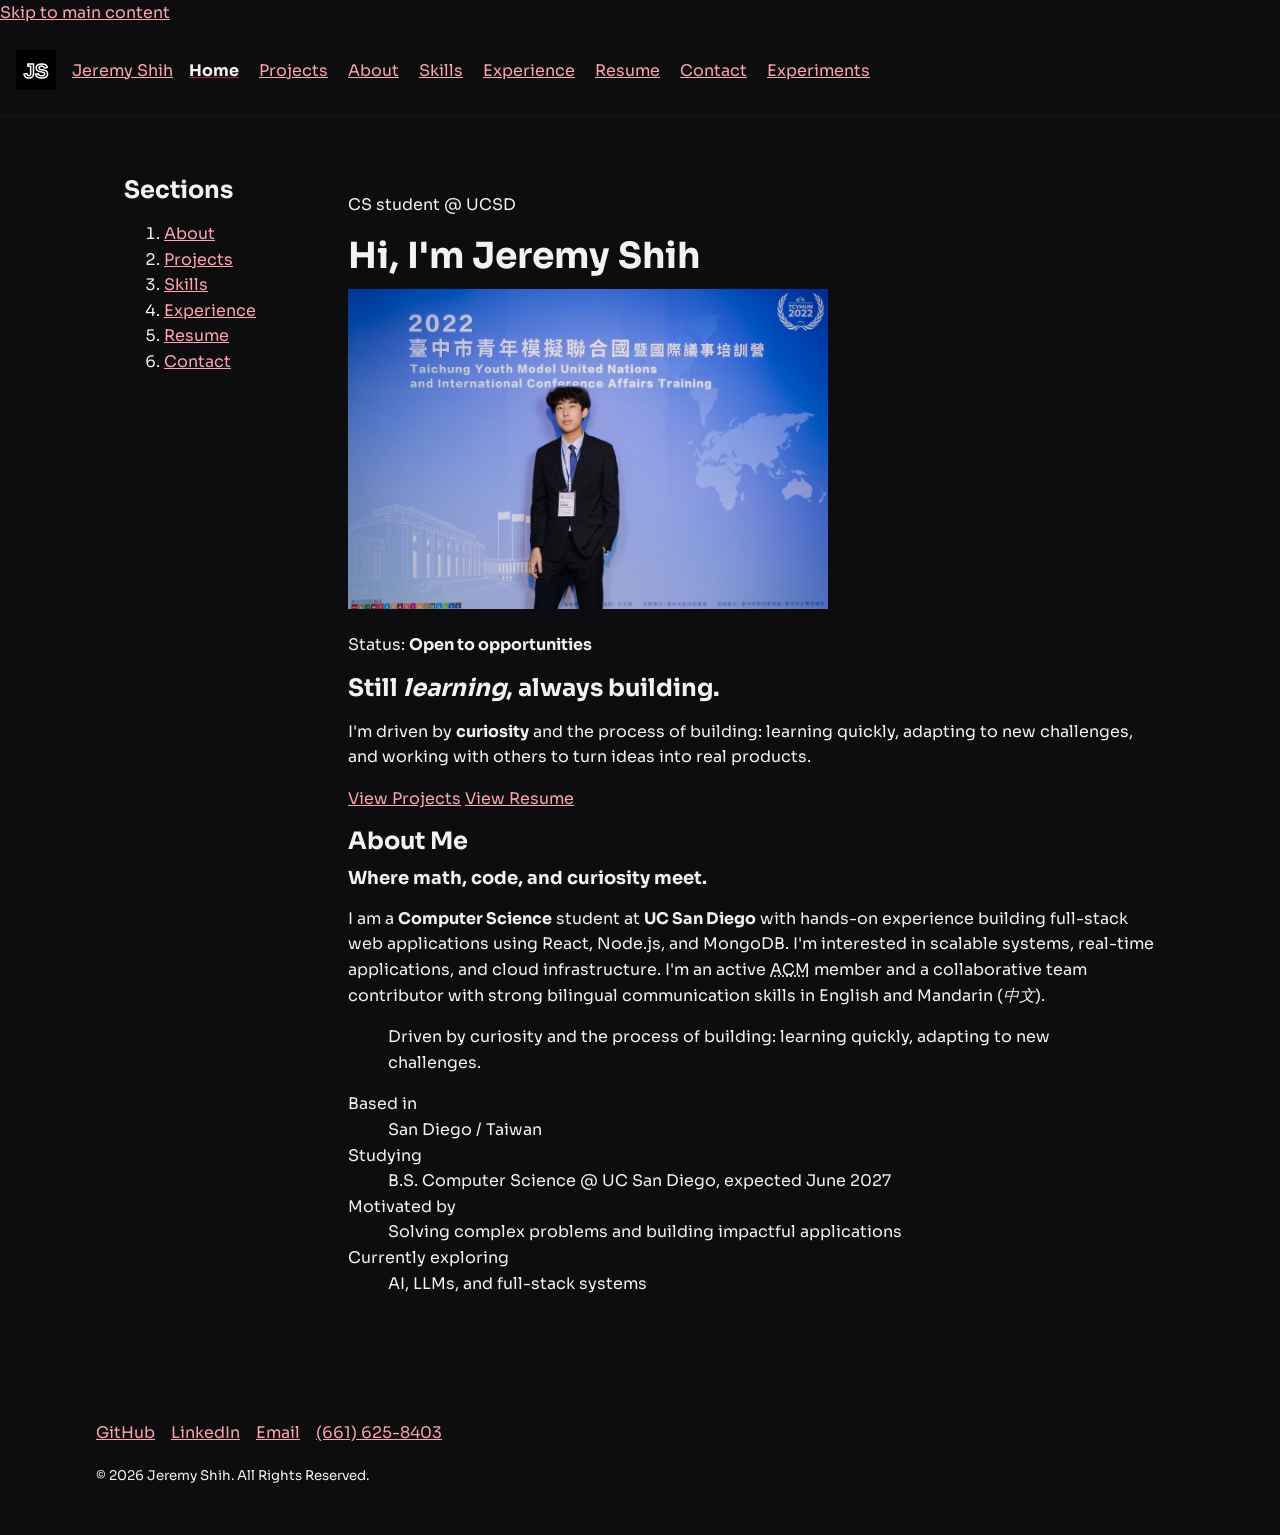
==== index.html @ 11f35fbd "Initail commit continue from hw 3" ====
<!doctype html>
<html lang="en">
  <head>
    <meta charset="utf-8">
    <meta name="viewport" content="width=device-width, initial-scale=1">
    <meta name="description" content="Portfolio of Jeremy Shih, a Computer Science student at UC San Diego building full-stack web applications.">
    <meta name="author" content="Jeremy Shih">
    <title>Jeremy Shih | Home</title>
    <link rel="icon" href="images/logo.png" type="image/png">
    <link rel="preconnect" href="https://fonts.googleapis.com">
    <link rel="preconnect" href="https://fonts.gstatic.com" crossorigin>
    <link rel="stylesheet" href="https://fonts.googleapis.com/css2?family=Sora:wght@300;400;500;600;700&display=swap">
    <link rel="stylesheet" href="css/grid-layout.css">
    <link rel="stylesheet" href="css/site.css">
    <script src="js/hello-world.js" defer></script>
  </head>
  <body>
    <a href="#main">Skip to main content</a>

    <header>
      <svg width="40" height="40" viewBox="0 0 40 40" aria-hidden="true">
        <rect width="40" height="40" fill="#000000"/>
        <text x="20" y="28" text-anchor="middle" font-family="sans-serif" font-size="20" font-weight="bold" fill="none" stroke="#ffffff" stroke-width="1.5">JS</text>
      </svg>
      <p><a href="index.html">Jeremy Shih</a></p>
      <nav aria-label="Primary">
        <ul>
          <li><a href="index.html" aria-current="page">Home</a></li>
          <li><a href="project.html">Projects</a></li>
          <li><a href="index.html#about">About</a></li>
          <li><a href="skills.html">Skills</a></li>
          <li><a href="experience.html">Experience</a></li>
          <li><a href="resume.html">Resume</a></li>
          <li><a href="contact.html">Contact</a></li>
          <li><a href="experiments.html">Experiments</a></li>
        </ul>
      </nav>
    </header>

    <main id="main">
      <grid-layout class="with-sidebar">
        <aside>
          <nav aria-labelledby="sections-heading">
            <h2 id="sections-heading">Sections</h2>
            <ol>
              <li><a href="#about">About</a></li>
              <li><a href="project.html">Projects</a></li>
              <li><a href="skills.html">Skills</a></li>
              <li><a href="experience.html">Experience</a></li>
              <li><a href="resume.html">Resume</a></li>
              <li><a href="contact.html">Contact</a></li>
            </ol>
          </nav>
        </aside>

        <div>
          <p>CS student @ UCSD</p>
          <h1>Hi, I'm Jeremy Shih</h1>
          <picture>
            <source srcset="images/me.webp" type="image/webp">
            <img src="images/me.jpg" alt="Jeremy Shih sitting on a bench beside a city street" width="480" height="360">
          </picture>
          <p>Status: <b>Open to opportunities</b></p>
          <h2>Still <em>learning</em>, always building.</h2>
          <p>
            I'm driven by <strong>curiosity</strong> and the process of building: learning quickly,
            adapting to new challenges, and working with others to turn ideas into real products.
          </p>
          <p>
            <a href="project.html">View Projects</a>
            <a href="resume.html">View Resume</a>
          </p>

          <section id="about" aria-labelledby="about-heading">
            <h2 id="about-heading">About Me</h2>
            <h3>Where math, code, and curiosity meet.</h3>
            <p>
              I am a <b>Computer Science</b> student at <strong>UC San Diego</strong> with hands-on experience
              building full-stack web applications using React, Node.js, and MongoDB. I'm interested in
              scalable systems, real-time applications, and cloud infrastructure. I'm an active
              <abbr title="Association for Computing Machinery">ACM</abbr> member and a collaborative team
              contributor with strong bilingual communication skills in English and Mandarin (<i lang="zh-Hant">中文</i>).
            </p>
            <blockquote>
              <p>Driven by curiosity and the process of building: learning quickly, adapting to new challenges.</p>
            </blockquote>
            <dl>
              <dt>Based in</dt>
              <dd>San Diego / Taiwan</dd>
              <dt>Studying</dt>
              <dd>B.S. Computer Science @ UC San Diego, expected June 2027</dd>
              <dt>Motivated by</dt>
              <dd>Solving complex problems and building impactful applications</dd>
              <dt>Currently exploring</dt>
              <dd>AI, LLMs, and full-stack systems</dd>
            </dl>
          </section>
        </div>
      </grid-layout>

      <hello-world></hello-world>
      <noscript>
        <p>JavaScript is disabled. The site works fully without it; only the hello-world console greeting is skipped.</p>
      </noscript>
    </main>

    <footer>
      <ul>
        <li><a href="https://github.com/Macu239">GitHub</a></li>
        <li><a href="https://www.linkedin.com/in/jeremy-shih-ucsd/">LinkedIn</a></li>
        <li><a href="mailto:jes063@ucsd.edu">Email</a></li>
        <li><a href="tel:+16616258403">(661) 625-8403</a></li>
      </ul>
      <p><small>&copy; 2026 Jeremy Shih. All Rights Reserved.</small></p>
    </footer>
  </body>
</html>
---- css/grid-layout.css ----
/*
  <grid-layout> - semantic CSS custom element (Custom Element #1).
  Arranges its direct children into a grid to give pages their structure.
  Default: responsive card columns. Variants: .with-sidebar and .split.
*/
grid-layout {
  display: grid;
  grid-template-columns: repeat(auto-fit, minmax(14rem, 1fr));
  gap: 1rem;
  padding: 1rem;
}

grid-layout > * {
  padding: 0.75rem;
}

grid-layout.with-sidebar {
  grid-template-columns: minmax(10rem, 1fr) 4fr;
}

grid-layout.split {
  grid-template-columns: 1fr 1fr;
}

@media (max-width: 40rem) {
  grid-layout.with-sidebar,
  grid-layout.split {
    grid-template-columns: 1fr;
  }
}
---- css/site.css ----
/* Jeremy Shih, https://github.com/Macu239/cse134-hw3 */
/* Shared stylesheet for every page. Loaded after grid-layout.css. */

:root {
  --bg: #0d0d0f;
  --surface: #18181b;
  --text: #f2f2f3;
  --accent: #be123c;
  --link: #fda4af;
  --font: "Sora", system-ui, sans-serif;
  --max-width: 68rem;
}

body {
  margin: 0;
  background-color: var(--bg);
  color: var(--text);
  font-family: var(--font);
  font-size: 1rem;
  line-height: 1.6;
}

h1 {
  font-size: 2.25rem;
}

h2 {
  font-size: 1.5rem;
}

h3 {
  font-size: 1.125rem;
}

h1,
h2,
h3 {
  margin: 0 0 0.75rem;
  line-height: 1.2;
}

img,
iframe {
  max-width: 100%;
}

img {
  height: auto;
}

a {
  color: var(--link);
}

a:hover {
  color: var(--text);
}

a:focus,
button:focus,
input:focus,
textarea:focus {
  outline: 2px solid var(--link);
  outline-offset: 2px;
}

/* Header: logo, name, and nav in one row */
body > header {
  display: flex;
  flex-wrap: wrap;
  align-items: center;
  gap: 1rem;
  padding: 1rem;
  border-bottom: 1px solid var(--surface);
}

/* Child combinator: the primary nav's list of links, laid out in a wrapping row */
header > nav > ul {
  display: flex;
  flex-wrap: wrap;
  gap: 0.5rem 1.25rem;
  margin: 0;
  padding: 0;
  list-style: none;
}

/* Attribute selector: the nav link for the current page */
nav a[aria-current="page"] {
  color: var(--text);
  font-weight: 700;
  text-decoration-color: var(--accent);
}

main,
body > footer {
  max-width: var(--max-width);
  margin: 0 auto;
  padding: 2rem 1rem;
}

/* Child combinator: project, skill, and contact cards inside a grid */
grid-layout > article,
grid-layout > section {
  background-color: var(--surface);
  border-radius: 8px;
}

/* Adjacent sibling combinator: the date line right under an article's title */
article > h2 + p {
  color: var(--link);
  font-size: 0.875rem;
}

button {
  padding: 0.6em 1.2em;
  border: none;
  border-radius: 6px;
  background-color: var(--accent);
  color: var(--text);
  font-family: var(--font);
  cursor: pointer;
}

button:hover {
  background-color: var(--surface);
}

/* Attribute selectors: text inputs and the message box fill their column */
input[type="text"],
input[type="email"],
textarea {
  box-sizing: border-box;
  width: 100%;
  padding: 0.5em;
  font-family: var(--font);
}

/* Descendant combinator: footer links in a wrapping row */
body > footer ul {
  display: flex;
  flex-wrap: wrap;
  gap: 1rem;
  padding: 0;
  list-style: none;
}

/* Narrow screens: stack the header so the nav gets the full width */
@media (max-width: 40rem) {
  body > header {
    flex-direction: column;
    align-items: flex-start;
  }
}
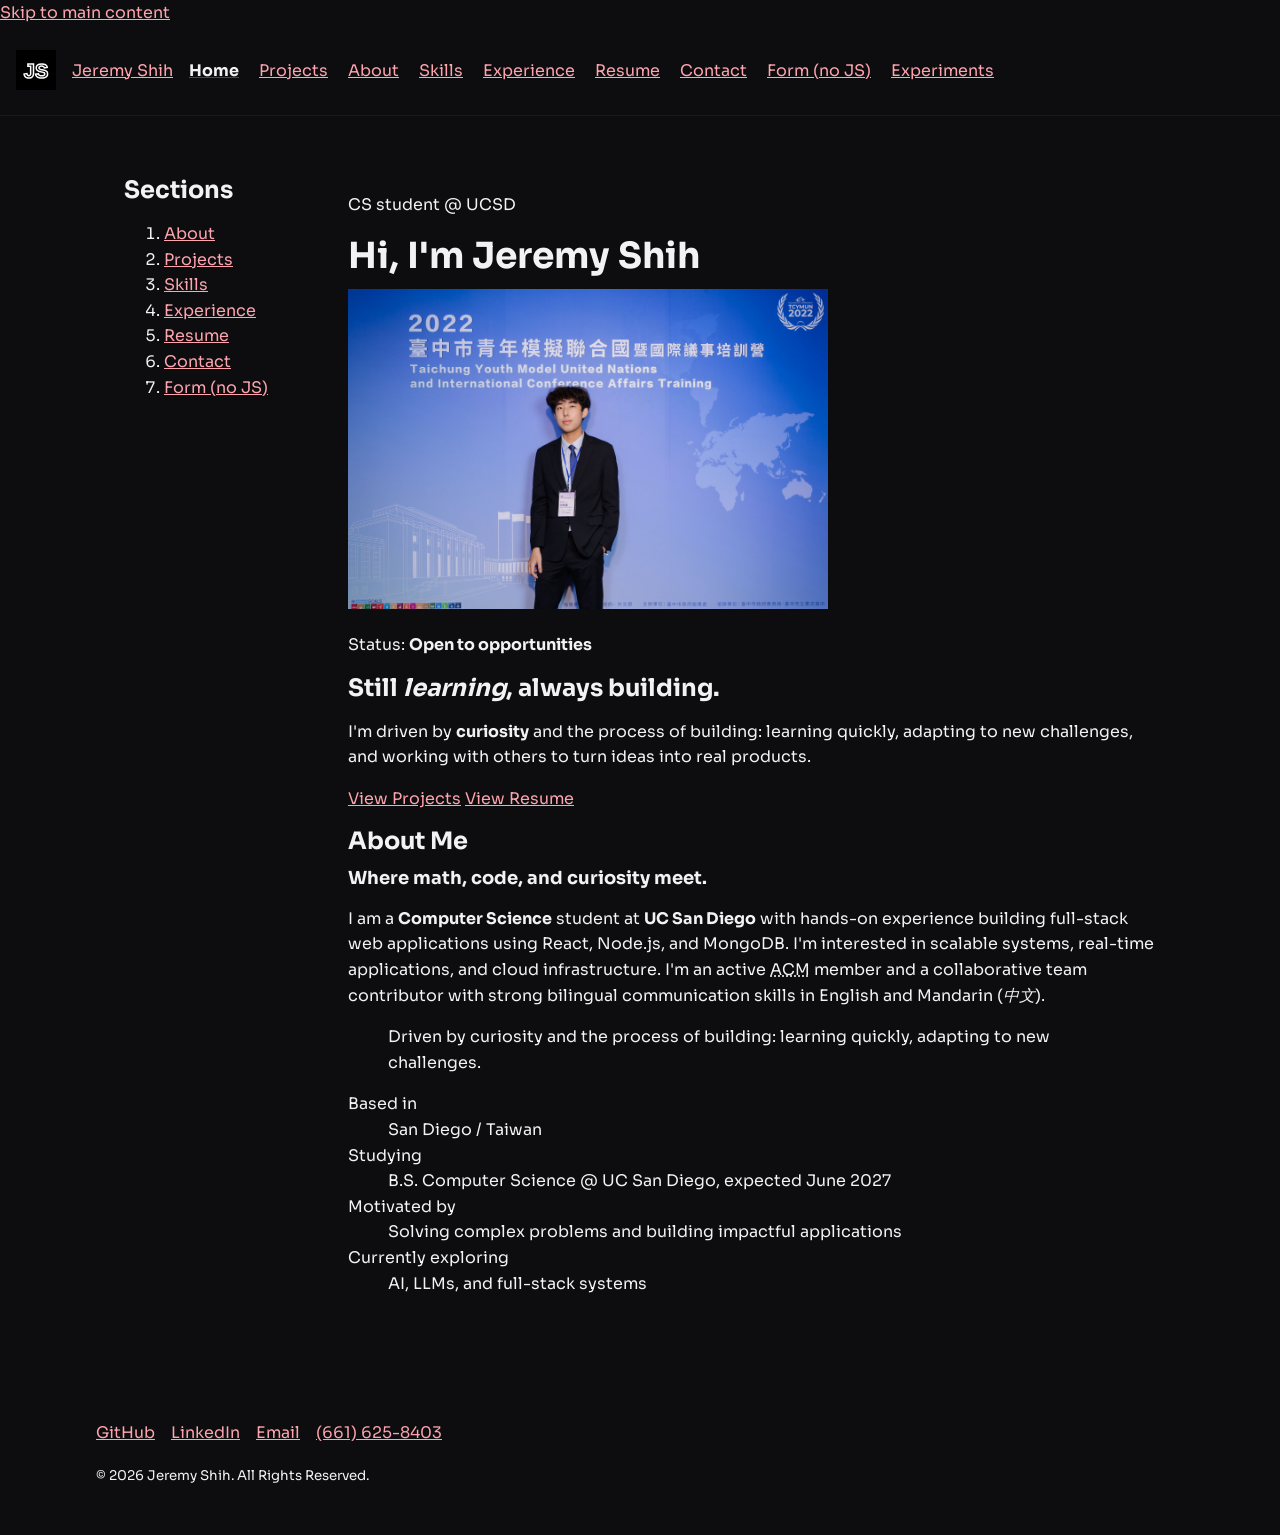
==== commit a0153d57: "Part 1, no js form" ====
--- a/index.html
+++ b/index.html
@@ -32,6 +32,7 @@
           <li><a href="experience.html">Experience</a></li>
           <li><a href="resume.html">Resume</a></li>
           <li><a href="contact.html">Contact</a></li>
+          <li><a href="form-no-js.html">Form (no JS)</a></li>
           <li><a href="experiments.html">Experiments</a></li>
         </ul>
       </nav>
@@ -49,6 +50,7 @@
               <li><a href="experience.html">Experience</a></li>
               <li><a href="resume.html">Resume</a></li>
               <li><a href="contact.html">Contact</a></li>
+              <li><a href="form-no-js.html">Form (no JS)</a></li>
             </ol>
           </nav>
         </aside>
--- a/css/site.css
+++ b/css/site.css
@@ -144,6 +144,12 @@
   list-style: none;
 }
 
+.field {
+  display: flex;
+  flex-direction: column;
+  gap: 0.375rem;
+}
+
 /* Narrow screens: stack the header so the nav gets the full width */
 @media (max-width: 40rem) {
   body > header {
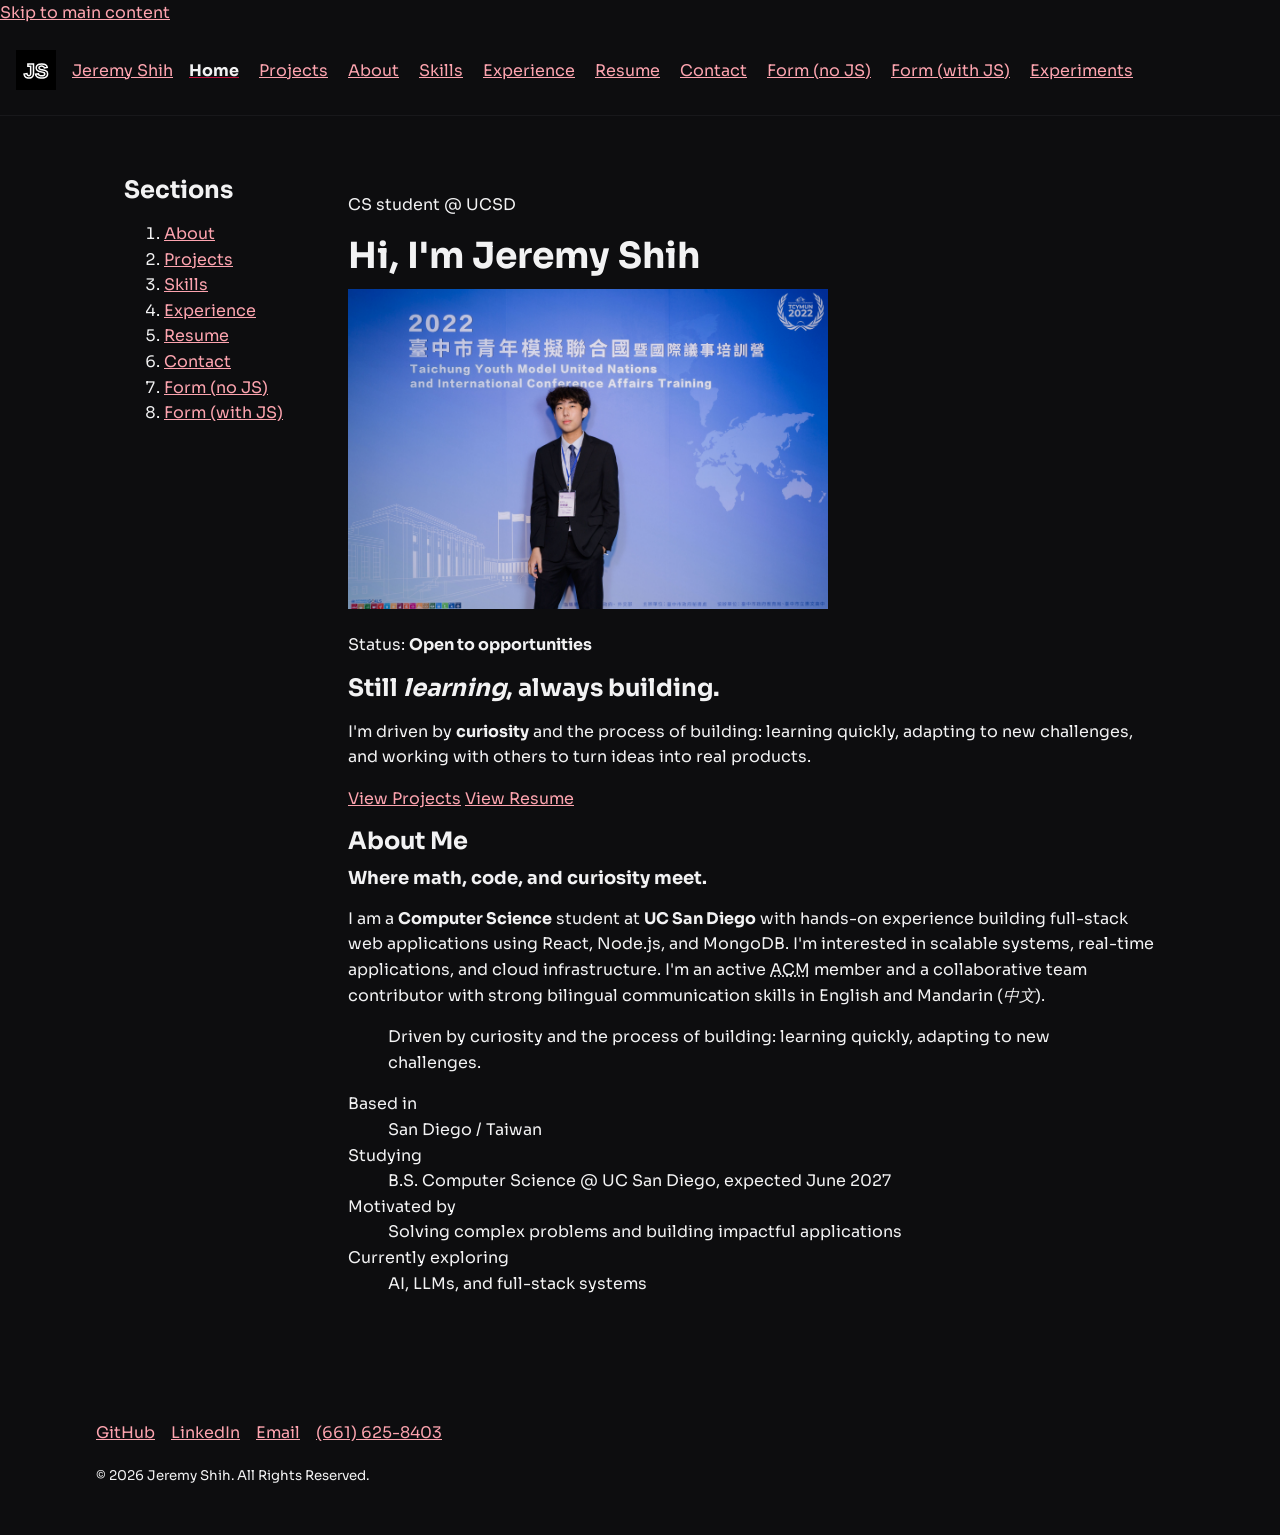
==== commit fcfc268f: "Add contact form with JavaScript validation and update navigation links" ====
--- a/index.html
+++ b/index.html
@@ -33,6 +33,7 @@
           <li><a href="resume.html">Resume</a></li>
           <li><a href="contact.html">Contact</a></li>
           <li><a href="form-no-js.html">Form (no JS)</a></li>
+          <li><a href="form-with-js.html">Form (with JS)</a></li>
           <li><a href="experiments.html">Experiments</a></li>
         </ul>
       </nav>
@@ -51,6 +52,7 @@
               <li><a href="resume.html">Resume</a></li>
               <li><a href="contact.html">Contact</a></li>
               <li><a href="form-no-js.html">Form (no JS)</a></li>
+              <li><a href="form-with-js.html">Form (with JS)</a></li>
             </ol>
           </nav>
         </aside>
--- a/css/site.css
+++ b/css/site.css
@@ -150,6 +150,56 @@
   gap: 0.375rem;
 }
 
+/* Contact form controls: fixed 2px border so validation colors never shift layout */
+.contact-form input,
+.contact-form textarea {
+  border: 2px solid #52525b;
+  border-radius: 6px;
+  background-color: var(--bg);
+  color: var(--text);
+  font-size: 1rem;
+}
+
+/* Hover: the site-wide hover color matches the card, so give the form button its own */
+.contact-form button:hover {
+  background-color: var(--link);
+  color: var(--bg);
+}
+
+.contact-form .hint {
+  color: #d4d4d8;
+  font-size: 0.875rem;
+}
+
+/* Reserved line for the validation status text so it never pushes content */
+.contact-form .status {
+  min-height: 1.5rem;
+  font-size: 0.875rem;
+}
+
+/* Validation states: only after the user has interacted with the field */
+.contact-form input:user-invalid,
+.contact-form textarea:user-invalid {
+  border-color: #f87171;
+}
+
+.contact-form input:user-invalid ~ .status::after,
+.contact-form textarea:user-invalid ~ .status::after {
+  content: "Needs attention: see the browser message.";
+  color: #fca5a5;
+}
+
+.contact-form input:user-valid,
+.contact-form textarea:user-valid {
+  border-color: #4ade80;
+}
+
+.contact-form input:user-valid ~ .status::after,
+.contact-form textarea:user-valid ~ .status::after {
+  content: "Looks good.";
+  color: #86efac;
+}
+
 /* Narrow screens: stack the header so the nav gets the full width */
 @media (max-width: 40rem) {
   body > header {
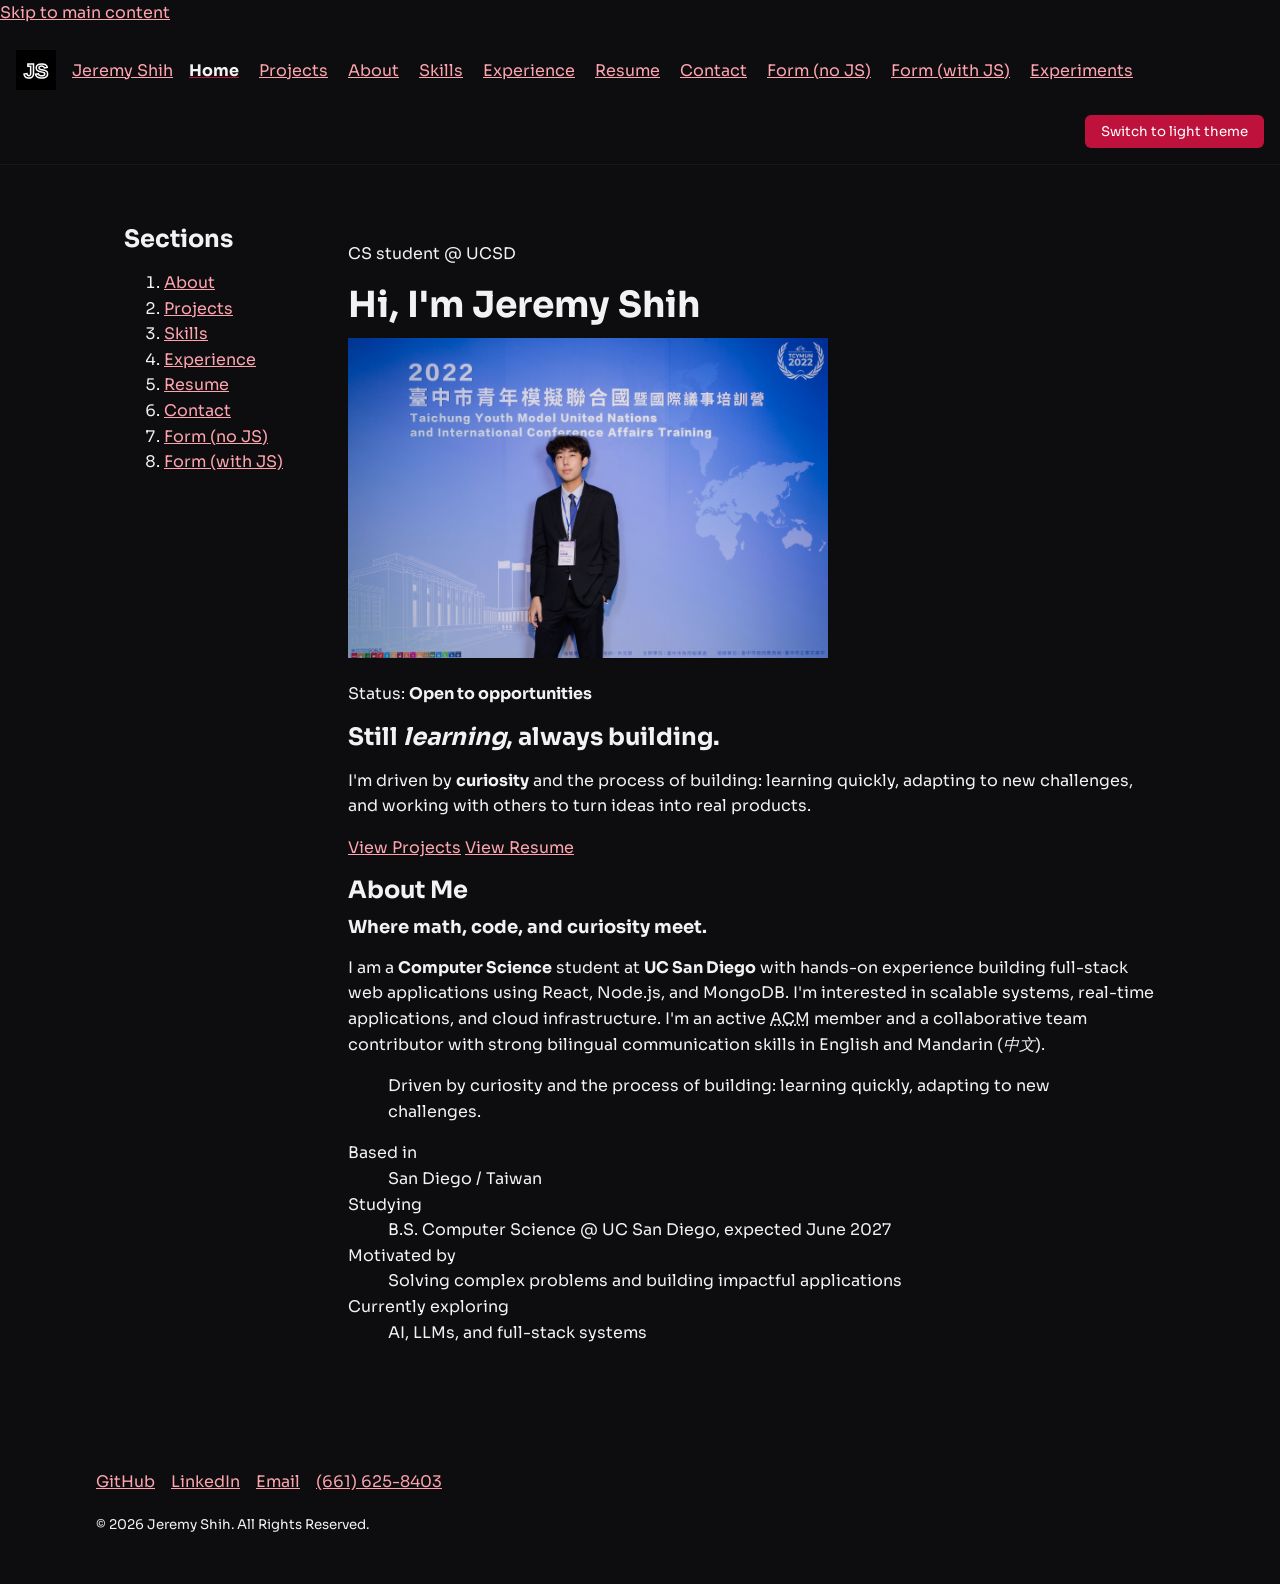
==== commit 7c2b755c: "Add theme switcher functionality with light and dark modes" ====
--- a/index.html
+++ b/index.html
@@ -12,6 +12,7 @@
     <link rel="stylesheet" href="https://fonts.googleapis.com/css2?family=Sora:wght@300;400;500;600;700&display=swap">
     <link rel="stylesheet" href="css/grid-layout.css">
     <link rel="stylesheet" href="css/site.css">
+    <script src="js/theme.js" defer></script>
     <script src="js/hello-world.js" defer></script>
   </head>
   <body>
@@ -37,6 +38,7 @@
           <li><a href="experiments.html">Experiments</a></li>
         </ul>
       </nav>
+      <button type="button" id="theme-toggle" hidden>Switch to light theme</button>
     </header>
 
     <main id="main">
--- a/css/site.css
+++ b/css/site.css
@@ -9,6 +9,30 @@
   --link: #fda4af;
   --font: "Sora", system-ui, sans-serif;
   --max-width: 68rem;
+
+  --border: #52525b;
+  --muted: #d4d4d8;
+  --error: #f87171;
+  --success: #4ade80;
+  --warning: #fcd34d;
+  --on-accent: #ffffff;
+  color-scheme: dark;
+}
+
+/* Light theme: same token names, darker ink on a white page */
+:root[data-theme="light"] {
+  --bg: #ffffff;
+  --surface: #f4f4f5;
+  --text: #18181b;
+  --accent: #be123c;
+  --link: #9f1239;
+  --border: #71717a;
+  --muted: #52525b;
+  --error: #b91c1c;
+  --success: #15803d;
+  --warning: #a16207;
+  --on-accent: #ffffff;
+  color-scheme: light;
 }
 
 body {
@@ -116,13 +140,19 @@
   border: none;
   border-radius: 6px;
   background-color: var(--accent);
-  color: var(--text);
+  color: var(--on-accent);
   font-family: var(--font);
   cursor: pointer;
 }
 
 button:hover {
   background-color: var(--surface);
+  color: var(--text);
+}
+
+/* Theme toggle sits at the end of the header row */
+#theme-toggle {
+  margin-left: auto;
 }
 
 /* Attribute selectors: text inputs and the message box fill their column */
@@ -153,7 +183,7 @@
 /* Contact form controls: fixed 2px border so validation colors never shift layout */
 .contact-form input,
 .contact-form textarea {
-  border: 2px solid #52525b;
+  border: 2px solid var(--border);
   border-radius: 6px;
   background-color: var(--bg);
   color: var(--text);
@@ -167,7 +197,7 @@
 }
 
 .contact-form .hint {
-  color: #d4d4d8;
+  color: var(--muted);
   font-size: 0.875rem;
 }
 
@@ -180,24 +210,57 @@
 /* Validation states: only after the user has interacted with the field */
 .contact-form input:user-invalid,
 .contact-form textarea:user-invalid {
-  border-color: #f87171;
+  border-color: var(--error);
 }
 
 .contact-form input:user-invalid ~ .status::after,
 .contact-form textarea:user-invalid ~ .status::after {
   content: "Needs attention: see the browser message.";
-  color: #fca5a5;
+  color: var(--error);
 }
 
 .contact-form input:user-valid,
 .contact-form textarea:user-valid {
-  border-color: #4ade80;
+  border-color: var(--success);
 }
 
 .contact-form input:user-valid ~ .status::after,
 .contact-form textarea:user-valid ~ .status::after {
   content: "Looks good.";
-  color: #86efac;
+  color: var(--success);
+}
+
+/* JavaScript-enhanced form: error list and character-count message areas */
+.form-messages h3 {
+  margin: 0 0 0.5rem;
+  font-size: 1rem;
+}
+
+.form-error-area ul {
+  margin: 0 0 0.5rem;
+  padding-left: 1.25rem;
+  color: var(--error);
+}
+
+.form-info-area {
+  margin: 0;
+  font-size: 0.875rem;
+  color: var(--muted);
+}
+
+.form-info-area.warn {
+  color: var(--warning);
+  font-weight: 600;
+}
+
+.form-info-area.limit {
+  color: var(--error);
+  font-weight: 700;
+  text-decoration: underline;
+}
+
+@view-transition {
+  navigation: auto;
 }
 
 /* Narrow screens: stack the header so the nav gets the full width */
@@ -208,3 +271,10 @@
   }
 }
 
+@media (prefers-reduced-motion: reduce) {
+  ::view-transition-group(*),
+  ::view-transition-old(*),
+  ::view-transition-new(*) {
+    animation: none;
+  }
+}
